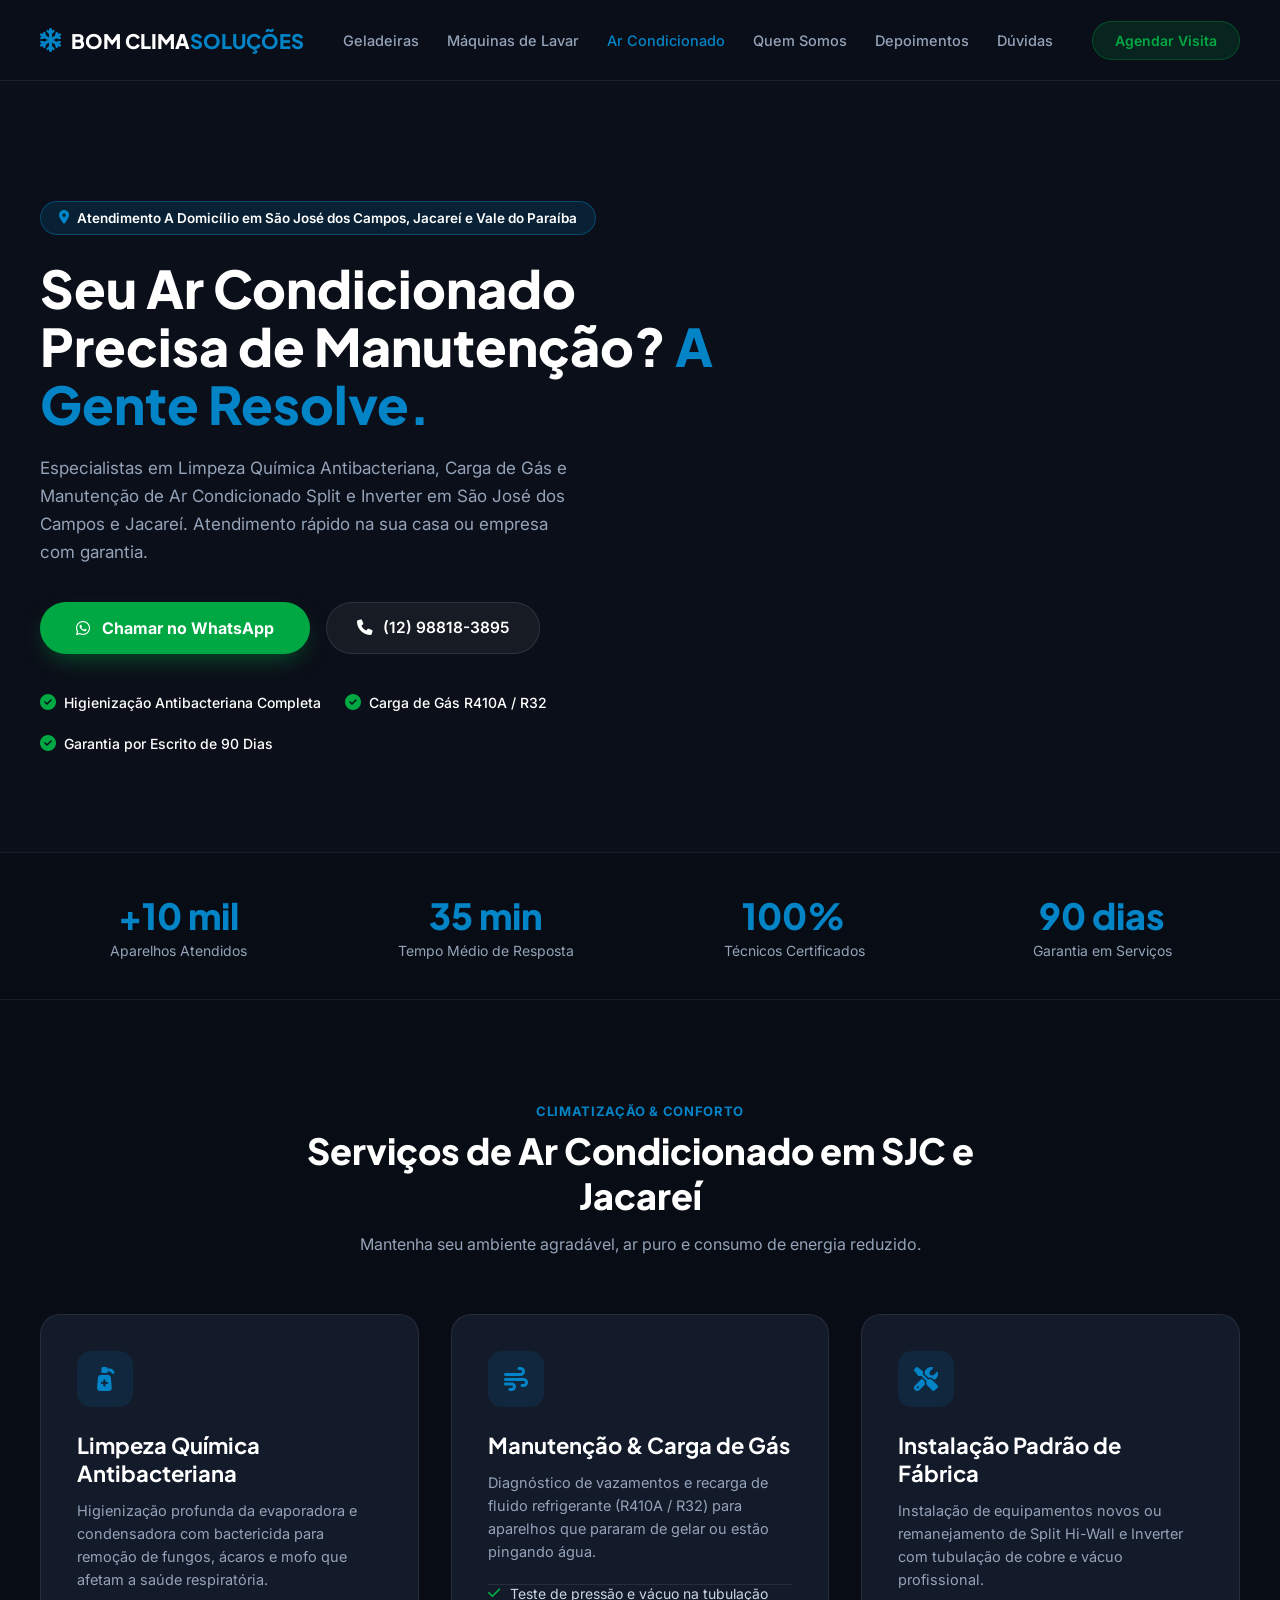
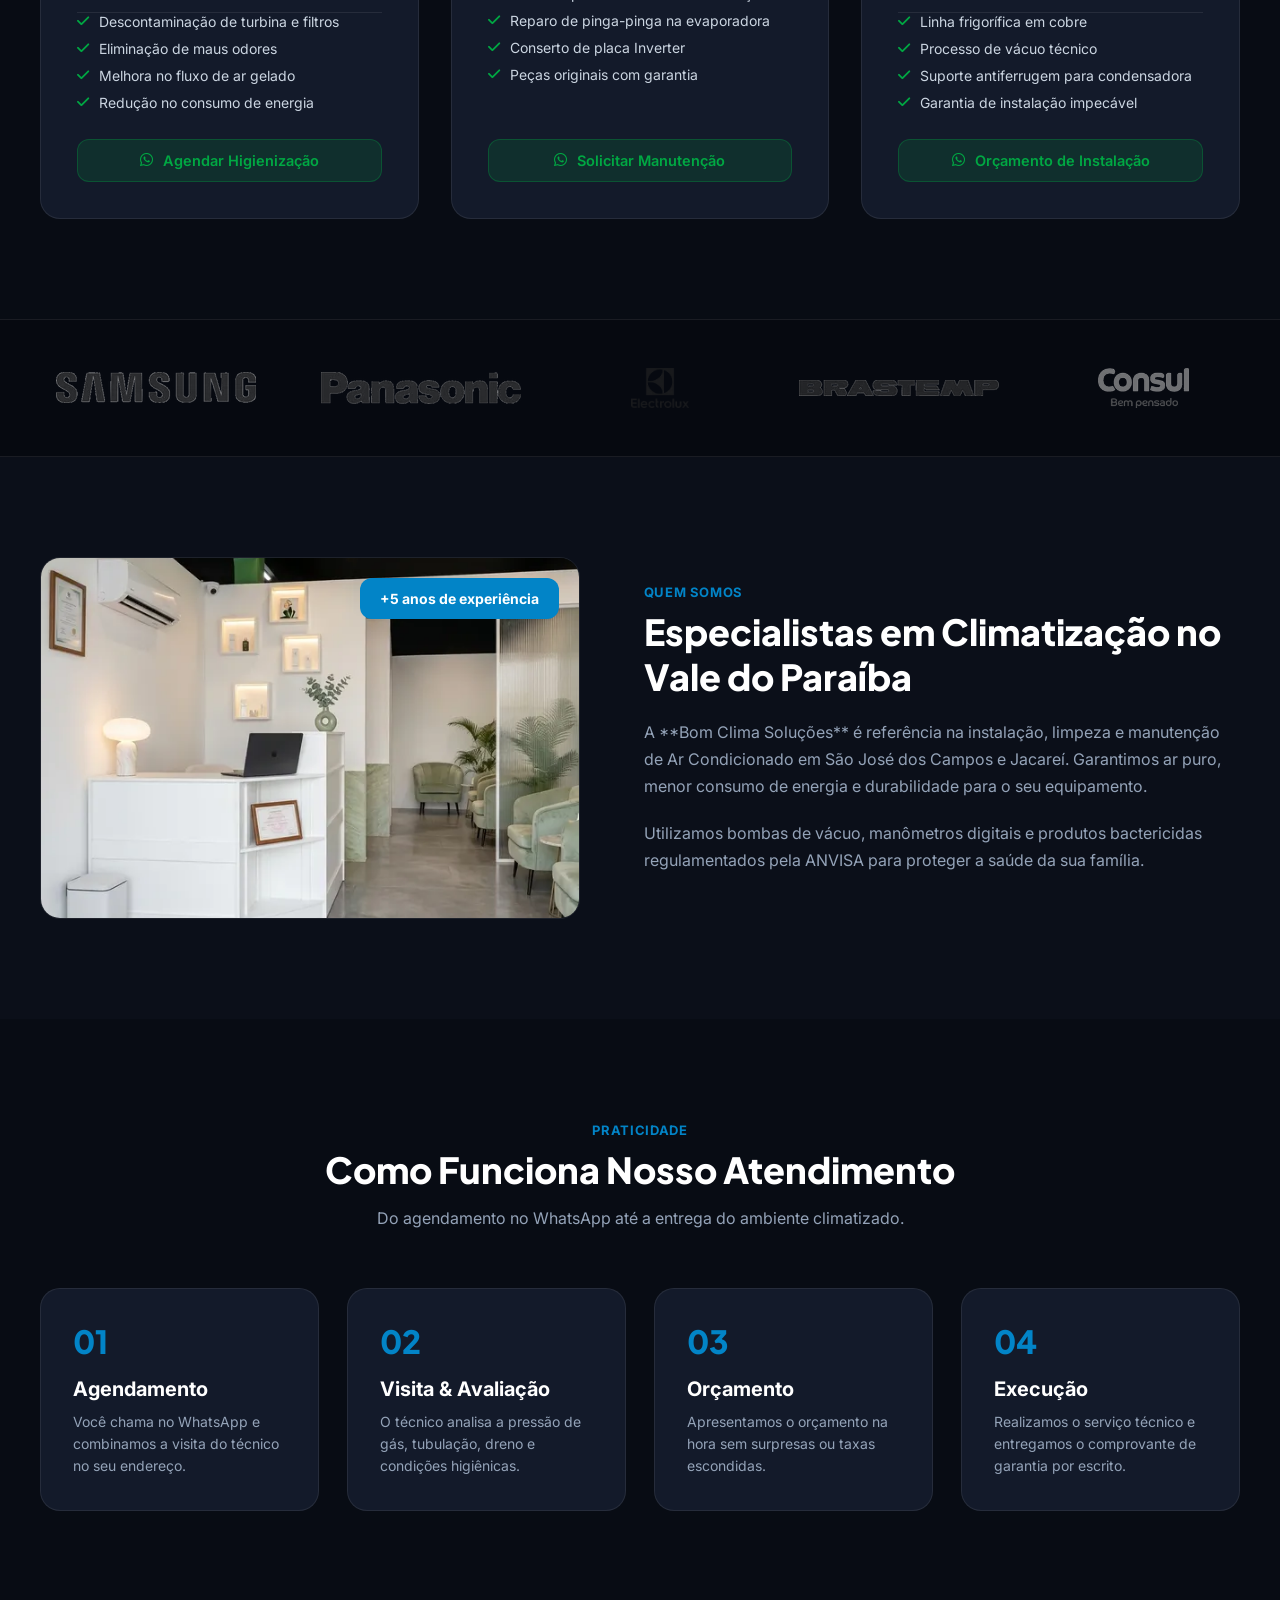
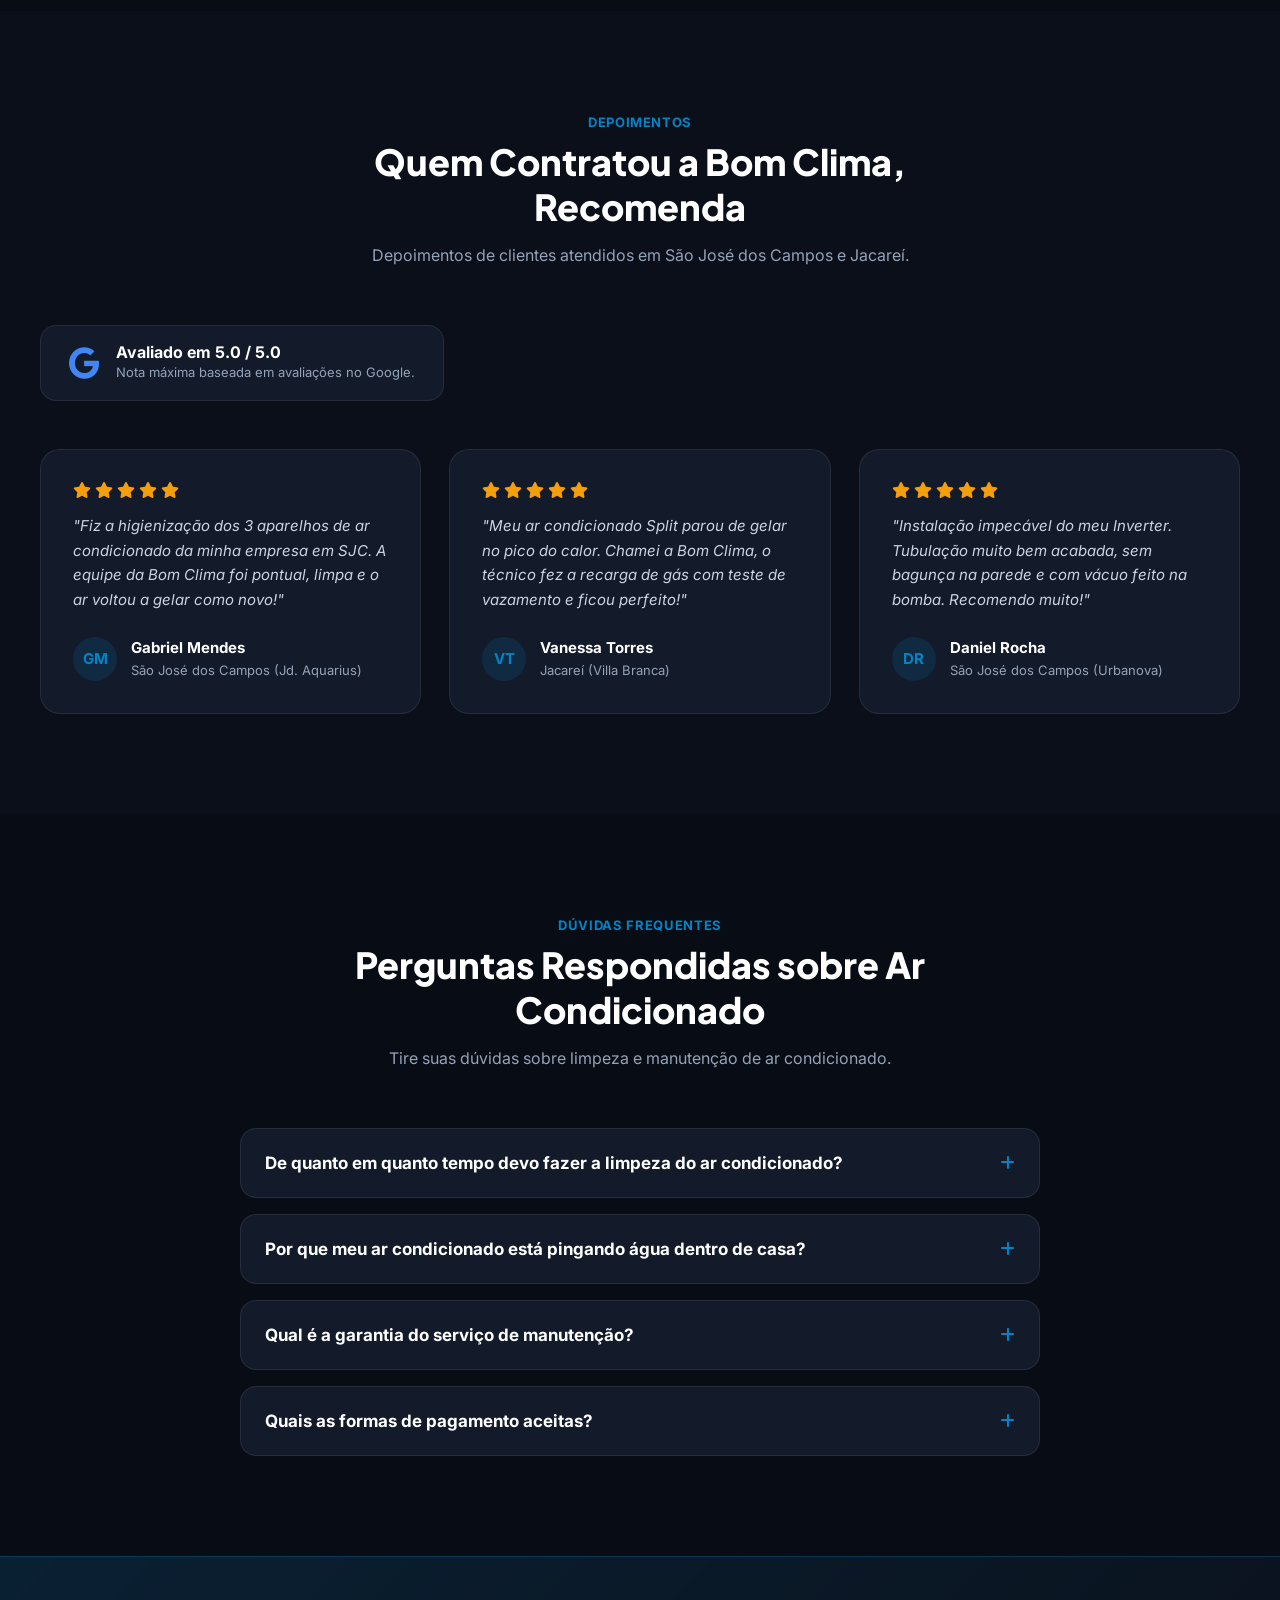
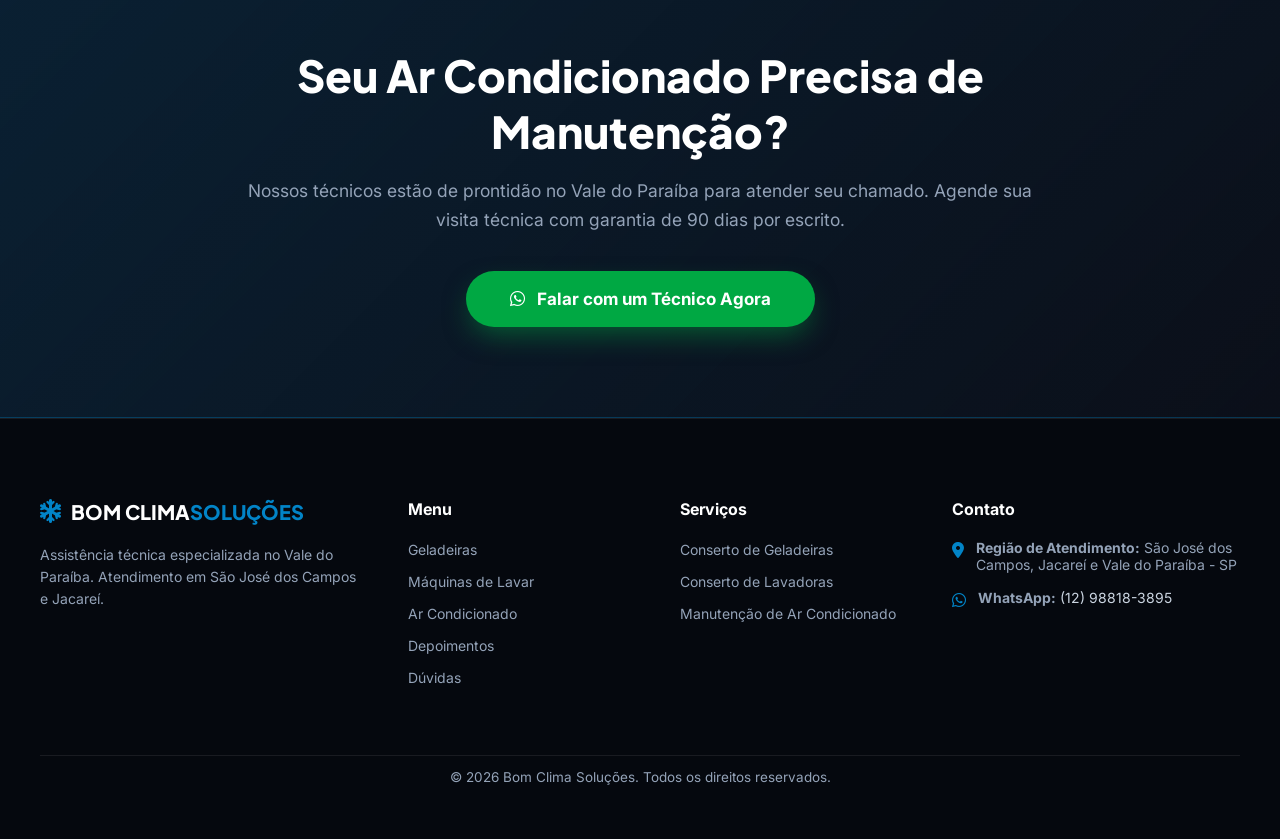
==== ar-condicionado.html @ 3f46b4e0 "feat: reescreve site com HTML5/CSS3 ultra-leve e cria rotas dedicadas para Geladeiras, Lavadoras e A" ====
<!DOCTYPE html>
<html lang="pt-BR">
<head>
    <meta charset="UTF-8">
    <meta name="viewport" content="width=device-width, initial-scale=1.0">
    <title>Manutenção e Limpeza de Ar Condicionado em São José dos Campos e Jacareí | Bom Clima Soluções</title>
    <meta name="description" content="Manutenção, Limpeza Química Antibacteriana, Carga de Gás e Instalação de Ar Condicionado Split e Inverter em São José dos Campos e Jacareí. Atendimento rápido a domicílio com garantia por escrito." />
    <!-- Favicons -->
    <link rel="shortcut icon" href="favicon.ico" type="image/x-icon">
    
    <!-- Google Fonts (Non-blocking) -->
    <link rel="preconnect" href="https://fonts.googleapis.com">
    <link rel="preconnect" href="https://fonts.gstatic.com" crossorigin>
    <link href="https://fonts.googleapis.com/css2?family=Inter:wght@300;400;500;600&family=Plus+Jakarta+Sans:wght@500;600;700;800&display=swap" rel="stylesheet" media="print" onload="this.media='all'">
    <noscript><link href="https://fonts.googleapis.com/css2?family=Inter:wght@300;400;500;600&family=Plus+Jakarta+Sans:wght@500;600;700;800&display=swap" rel="stylesheet"></noscript>
    
    <!-- FontAwesome Icons -->
    <link rel="stylesheet" href="https://cdnjs.cloudflare.com/ajax/libs/font-awesome/6.4.0/css/all.min.css" media="print" onload="this.media='all'">
    <noscript><link rel="stylesheet" href="https://cdnjs.cloudflare.com/ajax/libs/font-awesome/6.4.0/css/all.min.css"></noscript>
    
    <!-- CSS Customizado -->
    <style>
        :root {
            --bg-main: #0b0f19;
            --bg-card: #131a2a;
            --bg-card-hover: #1c263c;
            --border-color: rgba(255, 255, 255, 0.08);
            --border-hover: rgba(2, 132, 199, 0.4);
            
            --text-main: #ffffff;
            --text-muted: #94a3b8;
            
            --primary: #0284C7;
            --primary-hover: #0369a1;
            --wa-green: #00A843;
            --wa-green-hover: #008f39;
            --accent: #f59e0b;
            
            --font-title: 'Plus Jakarta Sans', sans-serif;
            --font-body: 'Inter', sans-serif;
            
            --transition-smooth: all 0.35s cubic-bezier(0.4, 0, 0.2, 1);
        }

        html { scroll-behavior: smooth; }

        body {
            background-color: var(--bg-main);
            color: var(--text-main);
            font-family: var(--font-body);
            margin: 0;
            padding: 0;
            overflow-x: hidden;
            -webkit-font-smoothing: antialiased;
        }

        .container { max-width: 1200px; margin: 0 auto; padding: 0 24px; }

        header {
            position: sticky; top: 0; z-index: 100;
            background: rgba(11, 15, 25, 0.90);
            backdrop-filter: blur(16px);
            border-bottom: 1px solid var(--border-color);
        }

        .nav-wrapper { display: flex; align-items: center; justify-content: space-between; height: 80px; }

        .logo { display: flex; align-items: center; gap: 10px; text-decoration: none; color: var(--text-main); }
        .logo i { font-size: 24px; color: var(--primary); }
        .logo span { font-family: var(--font-title); font-weight: 800; font-size: 20px; text-transform: uppercase; }
        .logo span span { color: var(--primary); }

        nav { display: flex; gap: 28px; }
        nav a { color: var(--text-muted); text-decoration: none; font-size: 14.5px; font-weight: 500; transition: var(--transition-smooth); }
        nav a:hover { color: var(--primary); }

        .nav-btn {
            background: rgba(0, 168, 67, 0.15); color: var(--wa-green); border: 1px solid rgba(0, 168, 67, 0.3);
            padding: 10px 22px; border-radius: 50px; font-weight: 600; font-size: 14px; text-decoration: none;
            transition: var(--transition-smooth);
        }
        .nav-btn:hover { background: var(--wa-green); color: #ffffff; }

        .mobile-menu-toggle {
            display: none;
            background: transparent;
            border: none;
            color: var(--text-main);
            font-size: 24px;
            cursor: pointer;
            padding: 8px;
        }

        /* HERO SECTION */
        .hero-section {
            position: relative; padding: 120px 0 100px;
            background-color: #0b0f19;
            background-image: linear-gradient(to right, #0b0f19 0%, rgba(11, 15, 25, 0.94) 40%, rgba(11, 15, 25, 0.65) 65%, rgba(11, 15, 25, 0.15) 100%), url('uploads/imagens/hero-bebedouro.webp');
            background-size: cover;
            background-position: center right;
            background-repeat: no-repeat;
        }
        .hero-grid { display: block; max-width: 720px; }

        .hero-badge {
            display: inline-flex; align-items: center; gap: 8px;
            background: rgba(2, 132, 199, 0.16); border: 1px solid rgba(2, 132, 199, 0.4);
            color: #ffffff; padding: 8px 18px; border-radius: 50px; font-size: 13.5px; font-weight: 600; margin-bottom: 24px;
            backdrop-filter: blur(8px);
        }
        .hero-badge i { color: var(--primary); }

        .hero-section h1 {
            font-family: var(--font-title); font-weight: 800; font-size: clamp(34px, 4.5vw, 52px);
            line-height: 1.12; margin: 0 0 20px; color: #ffffff;
        }
        .hero-section h1 span { color: var(--primary); }

        .hero-section p { font-size: 17px; line-height: 1.65; color: var(--text-muted); margin: 0 0 36px; max-width: 540px; }

        .hero-ctas { display: flex; gap: 16px; flex-wrap: wrap; margin-bottom: 40px; }

        .btn-primary-wa {
            display: inline-flex; align-items: center; gap: 12px;
            background: var(--wa-green); color: #ffffff; font-size: 16px; font-weight: 700;
            padding: 16px 36px; border-radius: 50px; text-decoration: none;
            box-shadow: 0 10px 25px -8px rgba(0, 168, 67, 0.5); transition: var(--transition-smooth);
        }
        .btn-primary-wa:hover { background: var(--wa-green-hover); transform: translateY(-2px); }

        .btn-secondary-phone {
            display: inline-flex; align-items: center; gap: 10px;
            background: rgba(255, 255, 255, 0.05); border: 1px solid rgba(255, 255, 255, 0.1);
            color: var(--text-main); font-size: 15.5px; font-weight: 600; padding: 15px 30px; border-radius: 50px; text-decoration: none;
        }

        .hero-bullets { display: flex; gap: 24px; flex-wrap: wrap; }
        .bullet-item { display: flex; align-items: center; gap: 8px; font-size: 14px; color: var(--text-main); font-weight: 500; }
        .bullet-item i { color: var(--wa-green); font-size: 16px; }

        /* METRICS BAR */
        .metrics-bar { background: #080c14; border-top: 1px solid var(--border-color); border-bottom: 1px solid var(--border-color); padding: 40px 0; }
        .metrics-grid { display: grid; grid-template-columns: repeat(auto-fit, minmax(200px, 1fr)); gap: 32px; text-align: center; }
        .metric-item h3 { font-family: var(--font-title); font-size: 36px; font-weight: 800; color: var(--primary); margin: 0 0 4px; }
        .metric-item p { color: var(--text-muted); font-size: 14px; margin: 0; }

        /* SERVIÇOS SECTION */
        .services-section { padding: 100px 0; background: #080c14; }
        .section-header { text-align: center; max-width: 680px; margin: 0 auto 60px; }
        .section-tag { color: var(--primary); font-weight: 700; font-size: 13px; text-transform: uppercase; letter-spacing: 0.05em; }
        .section-header h2 { font-family: var(--font-title); font-size: 36px; font-weight: 800; color: #ffffff; margin: 8px 0 16px; }
        .section-header p { color: var(--text-muted); font-size: 16px; }

        .services-grid { display: grid; grid-template-columns: repeat(auto-fit, minmax(320px, 1fr)); gap: 32px; }
        .service-card {
            background: var(--bg-card); border: 1px solid var(--border-color); border-radius: 20px; padding: 36px;
            display: flex; flex-direction: column; justify-content: space-between;
            transition: var(--transition-smooth);
        }
        .service-card:hover { border-color: var(--border-hover); transform: translateY(-4px); }
        .service-icon { width: 56px; height: 56px; background: rgba(2, 132, 199, 0.12); color: var(--primary); border-radius: 14px; display: flex; align-items: center; justify-content: center; font-size: 24px; margin-bottom: 24px; }
        .service-card h3 { font-family: var(--font-title); font-size: 22px; font-weight: 700; color: #ffffff; margin: 0 0 12px; }
        .service-card p { color: var(--text-muted); font-size: 14.5px; line-height: 1.6; margin: 0 0 20px; }
        .service-features { list-style: none; padding: 0; margin: 0 0 28px; border-top: 1px solid var(--border-color); pt: 20px; }
        .service-features li { display: flex; align-items: center; gap: 10px; color: #cbd5e1; font-size: 14px; margin-bottom: 10px; }
        .service-features li i { color: var(--wa-green); }

        .btn-card-wa {
            display: inline-flex; align-items: center; justify-content: center; gap: 10px;
            background: rgba(0, 168, 67, 0.15); color: var(--wa-green); border: 1px solid rgba(0, 168, 67, 0.3);
            padding: 12px 24px; border-radius: 12px; font-weight: 600; font-size: 14.5px; text-decoration: none; transition: var(--transition-smooth);
        }
        .btn-card-wa:hover { background: var(--wa-green); color: #ffffff; }

        /* BRANDS SECTION */
        .brands-section { padding: 48px 0; background: #060910; border-top: 1px solid var(--border-color); border-bottom: 1px solid var(--border-color); }
        .brands-wrapper { display: flex; align-items: center; justify-content: space-around; flex-wrap: wrap; gap: 32px; filter: grayscale(100%) opacity(0.6); transition: var(--transition-smooth); }
        .brands-wrapper:hover { filter: grayscale(0%) opacity(1); }
        .brand-logo { max-height: 40px; object-fit: contain; }

        /* SOBRE SECTION */
        .about-section { padding: 100px 0; background: #0b0f19; }
        .about-grid { display: grid; grid-template-columns: 0.95fr 1.05fr; gap: 64px; align-items: center; }
        .about-image-container { position: relative; border-radius: 20px; overflow: hidden; border: 1px solid var(--border-color); }
        .about-image-container img { width: 100%; display: block; object-fit: cover; aspect-ratio: 4/3; }
        .about-badge { position: absolute; top: 20px; right: 20px; background: var(--primary); color: #ffffff; padding: 12px 20px; border-radius: 12px; font-weight: 700; font-size: 14px; }
        .about-content h2 { font-family: var(--font-title); font-size: 36px; font-weight: 800; color: #ffffff; margin: 8px 0 20px; }
        .about-content p { color: var(--text-muted); font-size: 16px; line-height: 1.7; margin-bottom: 20px; }

        /* PROCESSO SECTION */
        .process-section { padding: 100px 0; background: #080c14; }
        .process-grid { display: grid; grid-template-columns: repeat(auto-fit, minmax(240px, 1fr)); gap: 28px; }
        .process-card { background: var(--bg-card); border: 1px solid var(--border-color); border-radius: 20px; padding: 32px; position: relative; }
        .process-step { font-family: var(--font-title); font-size: 32px; font-weight: 800; color: var(--primary); margin-bottom: 16px; }
        .process-card h3 { font-size: 20px; font-weight: 700; color: #ffffff; margin: 0 0 10px; }
        .process-card p { color: var(--text-muted); font-size: 14px; line-height: 1.6; margin: 0; }

        /* DEPOIMENTOS SECTION */
        .testimonials-section { padding: 100px 0; background: #0b0f19; }
        .google-badge { display: inline-flex; align-items: center; gap: 16px; background: var(--bg-card); border: 1px solid var(--border-color); padding: 16px 28px; border-radius: 16px; margin-bottom: 48px; }
        .google-badge i { font-size: 32px; color: #4285F4; }
        .google-badge-text h4 { font-size: 16px; font-weight: 700; color: #ffffff; margin: 0 0 2px; }
        .google-badge-text p { font-size: 13px; color: var(--text-muted); margin: 0 0 4px; }
        .google-badge-text a { color: var(--primary); font-size: 13px; font-weight: 600; text-decoration: none; }

        .testimonials-grid { display: grid; grid-template-columns: repeat(auto-fit, minmax(320px, 1fr)); gap: 28px; }
        .testimonial-card { background: var(--bg-card); border: 1px solid var(--border-color); border-radius: 20px; padding: 32px; display: flex; flex-direction: column; justify-content: space-between; }
        .stars-container { color: var(--accent); margin-bottom: 16px; display: flex; gap: 4px; }
        .testimonial-card p { color: #cbd5e1; font-size: 15px; line-height: 1.65; margin: 0 0 24px; font-style: italic; }
        .testimonial-user { display: flex; align-items: center; gap: 14px; }
        .user-avatar { width: 44px; height: 44px; background: rgba(2, 132, 199, 0.15); color: var(--primary); border-radius: 50%; display: flex; align-items: center; justify-content: center; font-weight: 700; font-size: 15px; }
        .user-info h4 { color: #ffffff; font-size: 15px; font-weight: 700; margin: 0 0 2px; }
        .user-info span { color: var(--text-muted); font-size: 13px; }

        /* FAQ SECTION */
        .faq-section { padding: 100px 0; background: #080c14; }
        .faq-grid { max-width: 800px; margin: 0 auto; display: flex; flex-direction: column; gap: 16px; }
        .faq-item { background: var(--bg-card); border: 1px solid var(--border-color); border-radius: 16px; overflow: hidden; }
        .faq-question { padding: 24px; display: flex; align-items: center; justify-content: space-between; cursor: pointer; user-select: none; }
        .faq-question h3 { font-size: 17px; font-weight: 700; color: #ffffff; margin: 0; }
        .faq-question i { color: var(--primary); transition: transform 0.3s; }
        .faq-answer { max-height: 0; overflow: hidden; transition: max-height 0.35s ease; padding: 0 24px; }
        .faq-answer p { margin: 0; padding-bottom: 24px; color: var(--text-muted); font-size: 15px; line-height: 1.6; }

        /* CTA URGENTE */
        .cta-urgente {
            padding: 90px 0;
            background: linear-gradient(135deg, rgba(2, 132, 199, 0.15) 0%, #0b0f19 100%);
            border-top: 1px solid rgba(2, 132, 199, 0.3); border-bottom: 1px solid rgba(2, 132, 199, 0.3);
            color: #ffffff; text-align: center;
        }
        .cta-urgente-wrapper { max-width: 800px; margin: 0 auto; }
        .cta-urgente h2 { font-family: var(--font-title); font-size: clamp(30px, 4vw, 44px); font-weight: 800; margin: 0 0 18px; color: #ffffff; }
        .cta-urgente p { font-size: 17.5px; line-height: 1.65; margin: 0 0 36px; color: var(--text-muted); }
        .btn-cta-urgente-wa {
            display: inline-flex; align-items: center; justify-content: center; gap: 12px;
            background: var(--wa-green); color: #ffffff !important; font-size: 17px; font-weight: 700;
            padding: 18px 44px; border-radius: 50px; text-decoration: none !important;
            box-shadow: 0 12px 28px -6px rgba(0, 168, 67, 0.5); transition: var(--transition-smooth);
        }
        .btn-cta-urgente-wa:hover { background: var(--wa-green-hover); transform: translateY(-2px); }

        /* FOOTER */
        footer { background: #05080e; border-top: 1px solid var(--border-color); padding: 80px 0 40px; color: var(--text-muted); }
        .footer-grid { display: grid; grid-template-columns: 1fr 0.7fr 0.7fr 0.9fr; gap: 48px; margin-bottom: 56px; }
        .footer-about p { font-size: 14px; line-height: 1.6; margin: 20px 0 0; }
        .footer-links h3, .footer-contact h3 { color: #ffffff; font-size: 16px; font-weight: 700; margin: 0 0 20px; }
        .footer-links ul, .footer-contact ul { list-style: none; padding: 0; margin: 0; }
        .footer-links li { margin-bottom: 12px; }
        .footer-links a { color: var(--text-muted); text-decoration: none; font-size: 14px; transition: var(--transition-smooth); }
        .footer-links a:hover { color: var(--primary); }
        .footer-contact li { display: flex; gap: 12px; font-size: 14px; margin-bottom: 16px; }
        .footer-contact i { color: var(--primary); font-size: 16px; margin-top: 3px; }
        .footer-contact a { color: #cbd5e1 !important; text-decoration: none !important; transition: var(--transition-smooth); }
        .footer-contact a:hover { color: var(--primary) !important; }
        .footer-bottom { border-top: 1px solid var(--border-color); pt: 30px; text-align: center; font-size: 13.5px; }

        @media (max-width: 768px) {
            .mobile-menu-toggle { display: block; }
            nav {
                position: absolute; top: 80px; left: 0; width: 100%;
                background: rgba(9, 13, 22, 0.98); backdrop-filter: blur(20px);
                border-bottom: 1px solid var(--border-color); flex-direction: column;
                padding: 24px; gap: 20px; box-sizing: border-box; display: none !important; z-index: 99;
            }
            nav.active { display: flex !important; }
            .nav-wrapper { flex-direction: row !important; height: 80px; align-items: center; justify-content: space-between; position: relative; }
            .nav-wrapper > .nav-btn { display: none !important; }
            nav .nav-btn-mobile {
                display: block !important; background: var(--wa-green); color: #ffffff !important;
                text-align: center; padding: 12px; border-radius: 50px; font-weight: 600; text-decoration: none; margin-top: 10px;
            }
            .testimonials-grid, .process-grid {
                display: flex !important; overflow-x: auto !important; scroll-snap-type: x mandatory !important;
                gap: 16px !important; padding-bottom: 20px !important; margin-left: -24px !important; margin-right: -24px !important;
                padding-left: 24px !important; padding-right: 24px !important; -webkit-overflow-scrolling: touch;
            }
            .testimonial-card { flex: 0 0 85% !important; scroll-snap-align: center !important; }
            .process-card { flex: 0 0 78% !important; scroll-snap-align: center !important; }
            .footer-grid { grid-template-columns: 1fr; gap: 32px; }
        }
    </style>

    <!-- Google Tag Manager -->
    <script>
      window.addEventListener('load', function() {
        (function(w,d,s,l,i){w[l]=w[l]||[];w[l].push({'gtm.start':
        new Date().getTime(),event:'gtm.js'});var f=d.getElementsByTagName(s)[0],
        j=d.createElement(s),dl=l!='dataLayer'?'&l='+l:'';j.async=true;j.src=
        'https://www.googletagmanager.com/gtm.js?id='+i+dl;f.parentNode.insertBefore(j,f);
        })(window,document,'script','dataLayer','GTM-5PC6HF7W');
      });
    </script>
    <!-- End Google Tag Manager -->
</head>
<body>
    <!-- Google Tag Manager (noscript) -->
    <noscript><iframe src="https://www.googletagmanager.com/ns.html?id=GTM-5PC6HF7W"
    height="0" width="0" style="display:none;visibility:hidden"></iframe></noscript>
    <!-- End Google Tag Manager (noscript) -->

    <!-- CABEÇALHO -->
    <header>
        <div class="container">
            <div class="nav-wrapper">
                <a href="index.html" class="logo">
                    <i class="fa-solid fa-snowflake"></i>
                    <span>Bom Clima<span>Soluções</span></span>
                </a>
                <nav>
                    <a href="index.html">Geladeiras</a>
                    <a href="lavadoras.html">Máquinas de Lavar</a>
                    <a href="ar-condicionado.html" style="color: var(--primary);">Ar Condicionado</a>
                    <a href="#sobre">Quem Somos</a>
                    <a href="#depoimentos">Depoimentos</a>
                    <a href="#faq">Dúvidas</a>
                    <a href="https://api.whatsapp.com/send?phone=5512988183895&text=Ol%C3%A1%21%20Vim%20pelo%20site%2C%20gostaria%20de%20um%20atendimento." target="_blank" class="nav-btn-mobile" style="display: none;">Agendar Visita</a>
                </nav>
                <button class="mobile-menu-toggle" aria-label="Abrir Menu">
                    <i class="fa-solid fa-bars"></i>
                </button>
                <a href="https://api.whatsapp.com/send?phone=5512988183895&text=Ol%C3%A1%21%20Vim%20pelo%20site%2C%20gostaria%20de%20um%20atendimento." target="_blank" class="nav-btn">
                    Agendar Visita
                </a>
            </div>
        </div>
    </header>

    <!-- HERO SECTION -->
    <section class="hero-section">
        <div class="container">
            <div class="hero-grid">
                <div class="hero-content">
                    <div class="hero-badge">
                        <i class="fa-solid fa-location-dot"></i> Atendimento A Domicílio em São José dos Campos, Jacareí e Vale do Paraíba
                    </div>
                    <h1>Seu Ar Condicionado Precisa de Manutenção? <span>A Gente Resolve.</span></h1>
                    <p>Especialistas em Limpeza Química Antibacteriana, Carga de Gás e Manutenção de Ar Condicionado Split e Inverter em São José dos Campos e Jacareí. Atendimento rápido na sua casa ou empresa com garantia.</p>
                    
                    <div class="hero-ctas">
                        <a href="https://api.whatsapp.com/send?phone=5512988183895&text=Ol%C3%A1%21%20Vim%20pelo%20site%2C%20gostaria%20de%20um%20atendimento." target="_blank" class="btn-primary-wa">
                            <i class="fa-brands fa-whatsapp"></i> Chamar no WhatsApp
                        </a>
                        <a href="tel:+5512988183895" class="btn-secondary-phone">
                            <i class="fa-solid fa-phone"></i> (12) 98818-3895
                        </a>
                    </div>
                    
                    <div class="hero-bullets">
                        <div class="bullet-item">
                            <i class="fa-solid fa-circle-check"></i> Higienização Antibacteriana Completa
                        </div>
                        <div class="bullet-item">
                            <i class="fa-solid fa-circle-check"></i> Carga de Gás R410A / R32
                        </div>
                        <div class="bullet-item">
                            <i class="fa-solid fa-circle-check"></i> Garantia por Escrito de 90 Dias
                        </div>
                    </div>
                </div>
            </div>
        </div>
    </section>

    <!-- METRICS BAR -->
    <section class="metrics-bar">
        <div class="container">
            <div class="metrics-grid">
                <div class="metric-item">
                    <h3>+10 mil</h3>
                    <p>Aparelhos Atendidos</p>
                </div>
                <div class="metric-item">
                    <h3>35 min</h3>
                    <p>Tempo Médio de Resposta</p>
                </div>
                <div class="metric-item">
                    <h3>100%</h3>
                    <p>Técnicos Certificados</p>
                </div>
                <div class="metric-item">
                    <h3>90 dias</h3>
                    <p>Garantia em Serviços</p>
                </div>
            </div>
        </div>
    </section>

    <!-- SERVIÇOS SECTION -->
    <section class="services-section" id="servicos">
        <div class="container">
            <div class="section-header">
                <span class="section-tag">Climatização & Conforto</span>
                <h2>Serviços de Ar Condicionado em SJC e Jacareí</h2>
                <p>Mantenha seu ambiente agradável, ar puro e consumo de energia reduzido.</p>
            </div>
            
            <div class="services-grid">
                <div class="service-card">
                    <div>
                        <div class="service-icon"><i class="fa-solid fa-pump-medical"></i></div>
                        <h3>Limpeza Química Antibacteriana</h3>
                        <p>Higienização profunda da evaporadora e condensadora com bactericida para remoção de fungos, ácaros e mofo que afetam a saúde respiratória.</p>
                        <ul class="service-features">
                            <li><i class="fa-solid fa-check"></i> Descontaminação de turbina e filtros</li>
                            <li><i class="fa-solid fa-check"></i> Eliminação de maus odores</li>
                            <li><i class="fa-solid fa-check"></i> Melhora no fluxo de ar gelado</li>
                            <li><i class="fa-solid fa-check"></i> Redução no consumo de energia</li>
                        </ul>
                    </div>
                    <a href="https://api.whatsapp.com/send?phone=5512988183895&text=Ol%C3%A1%21%20Vim%20pelo%20site%2C%20gostaria%20de%20um%20atendimento." target="_blank" class="btn-card-wa">
                        <i class="fa-brands fa-whatsapp"></i> Agendar Higienização
                    </a>
                </div>

                <div class="service-card">
                    <div>
                        <div class="service-icon"><i class="fa-solid fa-wind"></i></div>
                        <h3>Manutenção & Carga de Gás</h3>
                        <p>Diagnóstico de vazamentos e recarga de fluido refrigerante (R410A / R32) para aparelhos que pararam de gelar ou estão pingando água.</p>
                        <ul class="service-features">
                            <li><i class="fa-solid fa-check"></i> Teste de pressão e vácuo na tubulação</li>
                            <li><i class="fa-solid fa-check"></i> Reparo de pinga-pinga na evaporadora</li>
                            <li><i class="fa-solid fa-check"></i> Conserto de placa Inverter</li>
                            <li><i class="fa-solid fa-check"></i> Peças originais com garantia</li>
                        </ul>
                    </div>
                    <a href="https://api.whatsapp.com/send?phone=5512988183895&text=Ol%C3%A1%21%20Vim%20pelo%20site%2C%20gostaria%20de%20um%20atendimento." target="_blank" class="btn-card-wa">
                        <i class="fa-brands fa-whatsapp"></i> Solicitar Manutenção
                    </a>
                </div>

                <div class="service-card">
                    <div>
                        <div class="service-icon"><i class="fa-solid fa-screwdriver-wrench"></i></div>
                        <h3>Instalação Padrão de Fábrica</h3>
                        <p>Instalação de equipamentos novos ou remanejamento de Split Hi-Wall e Inverter com tubulação de cobre e vácuo profissional.</p>
                        <ul class="service-features">
                            <li><i class="fa-solid fa-check"></i> Linha frigorífica em cobre</li>
                            <li><i class="fa-solid fa-check"></i> Processo de vácuo técnico</li>
                            <li><i class="fa-solid fa-check"></i> Suporte antiferrugem para condensadora</li>
                            <li><i class="fa-solid fa-check"></i> Garantia de instalação impecável</li>
                        </ul>
                    </div>
                    <a href="https://api.whatsapp.com/send?phone=5512988183895&text=Ol%C3%A1%21%20Vim%20pelo%20site%2C%20gostaria%20de%20um%20atendimento." target="_blank" class="btn-card-wa">
                        <i class="fa-brands fa-whatsapp"></i> Orçamento de Instalação
                    </a>
                </div>
            </div>
        </div>
    </section>

    <!-- BRANDS SECTION -->
    <section class="brands-section">
        <div class="container">
            <div class="brands-wrapper">
                <img loading="lazy" src="uploads/imagens/samsung-logo.webp" alt="Samsung" class="brand-logo">
                <img loading="lazy" src="uploads/imagens/panasonic.webp" alt="Panasonic" class="brand-logo">
                <img loading="lazy" src="uploads/imagens/Electrolux-Emblema.webp" width="150" height="100" alt="Electrolux" class="brand-logo">
                <img loading="lazy" src="uploads/imagens/Brastemp.webp" alt="Brastemp" class="brand-logo">
                <img loading="lazy" src="uploads/imagens/consul-bem-pensado-vector-logo.webp" width="160" height="70" alt="Consul" class="brand-logo">
            </div>
        </div>
    </section>

    <!-- SOBRE SECTION -->
    <section class="about-section" id="sobre">
        <div class="container">
            <div class="about-grid">
                <div class="about-image-wrapper">
                    <div class="about-image-container">
                        <img loading="lazy" src="uploads/imagens/conserto_express_interno.webp" width="360" height="360" alt="Bom Clima Soluções">
                        <div class="about-badge">
                            <span>+5</span> anos de experiência
                        </div>
                    </div>
                </div>
                
                <div class="about-content">
                    <span class="section-tag">Quem somos</span>
                    <h2>Especialistas em Climatização no Vale do Paraíba</h2>
                    <p>A **Bom Clima Soluções** é referência na instalação, limpeza e manutenção de Ar Condicionado em São José dos Campos e Jacareí. Garantimos ar puro, menor consumo de energia e durabilidade para o seu equipamento.</p>
                    <p>Utilizamos bombas de vácuo, manômetros digitais e produtos bactericidas regulamentados pela ANVISA para proteger a saúde da sua família.</p>
                </div>
            </div>
        </div>
    </section>

    <!-- PROCESSO SECTION -->
    <section class="process-section" id="processo">
        <div class="container">
            <div class="section-header">
                <span class="section-tag">Praticidade</span>
                <h2>Como Funciona Nosso Atendimento</h2>
                <p>Do agendamento no WhatsApp até a entrega do ambiente climatizado.</p>
            </div>
            
            <div class="process-grid">
                <div class="process-card">
                    <div class="process-step">01</div>
                    <h3>Agendamento</h3>
                    <p>Você chama no WhatsApp e combinamos a visita do técnico no seu endereço.</p>
                </div>
                <div class="process-card">
                    <div class="process-step">02</div>
                    <h3>Visita & Avaliação</h3>
                    <p>O técnico analisa a pressão de gás, tubulação, dreno e condições higiênicas.</p>
                </div>
                <div class="process-card">
                    <div class="process-step">03</div>
                    <h3>Orçamento</h3>
                    <p>Apresentamos o orçamento na hora sem surpresas ou taxas escondidas.</p>
                </div>
                <div class="process-card">
                    <div class="process-step">04</div>
                    <h3>Execução</h3>
                    <p>Realizamos o serviço técnico e entregamos o comprovante de garantia por escrito.</p>
                </div>
            </div>
        </div>
    </section>

    <!-- DEPOIMENTOS SECTION -->
    <section class="testimonials-section" id="depoimentos">
        <div class="container">
            <div class="section-header">
                <span class="section-tag">Depoimentos</span>
                <h2>Quem Contratou a Bom Clima, Recomenda</h2>
                <p>Depoimentos de clientes atendidos em São José dos Campos e Jacareí.</p>
            </div>
            
            <div class="google-badge">
                <i class="fa-brands fa-google"></i>
                <div class="google-badge-text">
                    <h4>Avaliado em 5.0 / 5.0</h4>
                    <p>Nota máxima baseada em avaliações no Google.</p>
                </div>
            </div>
            
            <div class="testimonials-grid">
                <div class="testimonial-card">
                    <div>
                        <div class="stars-container">
                            <i class="fa-solid fa-star"></i>
                            <i class="fa-solid fa-star"></i>
                            <i class="fa-solid fa-star"></i>
                            <i class="fa-solid fa-star"></i>
                            <i class="fa-solid fa-star"></i>
                        </div>
                        <p>"Fiz a higienização dos 3 aparelhos de ar condicionado da minha empresa em SJC. A equipe da Bom Clima foi pontual, limpa e o ar voltou a gelar como novo!"</p>
                    </div>
                    <div class="testimonial-user">
                        <div class="user-avatar">GM</div>
                        <div class="user-info">
                            <h4>Gabriel Mendes</h4>
                            <span>São José dos Campos (Jd. Aquarius)</span>
                        </div>
                    </div>
                </div>

                <div class="testimonial-card">
                    <div>
                        <div class="stars-container">
                            <i class="fa-solid fa-star"></i>
                            <i class="fa-solid fa-star"></i>
                            <i class="fa-solid fa-star"></i>
                            <i class="fa-solid fa-star"></i>
                            <i class="fa-solid fa-star"></i>
                        </div>
                        <p>"Meu ar condicionado Split parou de gelar no pico do calor. Chamei a Bom Clima, o técnico fez a recarga de gás com teste de vazamento e ficou perfeito!"</p>
                    </div>
                    <div class="testimonial-user">
                        <div class="user-avatar">VT</div>
                        <div class="user-info">
                            <h4>Vanessa Torres</h4>
                            <span>Jacareí (Villa Branca)</span>
                        </div>
                    </div>
                </div>

                <div class="testimonial-card">
                    <div>
                        <div class="stars-container">
                            <i class="fa-solid fa-star"></i>
                            <i class="fa-solid fa-star"></i>
                            <i class="fa-solid fa-star"></i>
                            <i class="fa-solid fa-star"></i>
                            <i class="fa-solid fa-star"></i>
                        </div>
                        <p>"Instalação impecável do meu Inverter. Tubulação muito bem acabada, sem bagunça na parede e com vácuo feito na bomba. Recomendo muito!"</p>
                    </div>
                    <div class="testimonial-user">
                        <div class="user-avatar">DR</div>
                        <div class="user-info">
                            <h4>Daniel Rocha</h4>
                            <span>São José dos Campos (Urbanova)</span>
                        </div>
                    </div>
                </div>
            </div>
        </div>
    </section>

    <!-- FAQ SECTION -->
    <section class="faq-section" id="faq">
        <div class="container">
            <div class="section-header">
                <span class="section-tag">Dúvidas Frequentes</span>
                <h2>Perguntas Respondidas sobre Ar Condicionado</h2>
                <p>Tire suas dúvidas sobre limpeza e manutenção de ar condicionado.</p>
            </div>
            
            <div class="faq-grid">
                <div class="faq-item">
                    <div class="faq-question">
                        <h3>De quanto em quanto tempo devo fazer a limpeza do ar condicionado?</h3>
                        <i class="fa-solid fa-plus"></i>
                    </div>
                    <div class="faq-answer">
                        <p>Para residências, a higienização química completa é recomendada a cada 6 meses. Em escritórios ou comércios de uso contínuo, a recomendação é a cada 3 meses para evitar poeira e ácaros.</p>
                    </div>
                </div>

                <div class="faq-item">
                    <div class="faq-question">
                        <h3>Por que meu ar condicionado está pingando água dentro de casa?</h3>
                        <i class="fa-solid fa-plus"></i>
                    </div>
                    <div class="faq-answer">
                        <p>O pinga-pinga na evaporadora geralmente ocorre por entupimento na bandeja de dreno devido ao acúmulo de sujeira ou desnível da tubulação. Resolvemos esse problema na hora.</p>
                    </div>
                </div>

                <div class="faq-item">
                    <div class="faq-question">
                        <h3>Qual é a garantia do serviço de manutenção?</h3>
                        <i class="fa-solid fa-plus"></i>
                    </div>
                    <div class="faq-answer">
                        <p>Oferecemos garantia de 90 dias por escrito cobrindo tanto as peças novas quanto o serviço prestado.</p>
                    </div>
                </div>

                <div class="faq-item">
                    <div class="faq-question">
                        <h3>Quais as formas de pagamento aceitas?</h3>
                        <i class="fa-solid fa-plus"></i>
                    </div>
                    <div class="faq-answer">
                        <p>Aceitamos Pix, cartões de débito, crédito (com possibilidade de parcelamento) e dinheiro. O pagamento só é efetuado após a conclusão e teste do equipamento.</p>
                    </div>
                </div>
            </div>
        </div>
    </section>

    <!-- CTA URGENTE -->
    <section class="cta-urgente">
        <div class="container">
            <div class="cta-urgente-wrapper">
                <h2>Seu Ar Condicionado Precisa de Manutenção?</h2>
                <p>Nossos técnicos estão de prontidão no Vale do Paraíba para atender seu chamado. Agende sua visita técnica com garantia de 90 dias por escrito.</p>
                <a href="https://api.whatsapp.com/send?phone=5512988183895&text=Ol%C3%A1%21%20Vim%20pelo%20site%2C%20gostaria%20de%20um%20atendimento." target="_blank" class="btn-cta-urgente-wa">
                    <i class="fa-brands fa-whatsapp"></i> Falar com um Técnico Agora
                </a>
            </div>
        </div>
    </section>

    <!-- FOOTER -->
    <footer>
        <div class="container">
            <div class="footer-grid">
                <div class="footer-about">
                    <a href="index.html" class="logo">
                        <i class="fa-solid fa-snowflake"></i>
                        <span>Bom Clima<span>Soluções</span></span>
                    </a>
                    <p>Assistência técnica especializada no Vale do Paraíba. Atendimento em São José dos Campos e Jacareí.</p>
                </div>
                
                <div class="footer-links">
                    <h3>Menu</h3>
                    <ul>
                        <li><a href="index.html">Geladeiras</a></li>
                        <li><a href="lavadoras.html">Máquinas de Lavar</a></li>
                        <li><a href="ar-condicionado.html">Ar Condicionado</a></li>
                        <li><a href="#depoimentos">Depoimentos</a></li>
                        <li><a href="#faq">Dúvidas</a></li>
                    </ul>
                </div>

                <div class="footer-links">
                    <h3>Serviços</h3>
                    <ul>
                        <li><a href="index.html">Conserto de Geladeiras</a></li>
                        <li><a href="lavadoras.html">Conserto de Lavadoras</a></li>
                        <li><a href="ar-condicionado.html">Manutenção de Ar Condicionado</a></li>
                    </ul>
                </div>

                <div class="footer-contact">
                    <h3>Contato</h3>
                    <ul>
                        <li>
                            <i class="fa-solid fa-location-dot"></i>
                            <div>
                                <strong>Região de Atendimento:</strong>
                                <span>São José dos Campos, Jacareí e Vale do Paraíba - SP</span>
                            </div>
                        </li>
                        <li>
                            <i class="fa-brands fa-whatsapp"></i>
                            <div>
                                <strong>WhatsApp:</strong>
                                <a href="https://api.whatsapp.com/send?phone=5512988183895&text=Ol%C3%A1%21%20Vim%20pelo%20site%2C%20gostaria%20de%20um%20atendimento." target="_blank">(12) 98818-3895</a>
                            </div>
                        </li>
                    </ul>
                </div>
            </div>
            
            <div class="footer-bottom">
                <p>&copy; 2026 Bom Clima Soluções. Todos os direitos reservados.</p>
            </div>
        </div>
    </footer>

    <!-- Script de Accordion do FAQ -->
    <script>
        document.querySelectorAll('.faq-question').forEach(question => {
            question.addEventListener('click', () => {
                const answer = question.nextElementSibling;
                const icon = question.querySelector('i');
                
                if (answer.style.maxHeight) {
                    answer.style.maxHeight = null;
                    icon.classList.replace('fa-minus', 'fa-plus');
                } else {
                    document.querySelectorAll('.faq-answer').forEach(ans => ans.style.maxHeight = null);
                    document.querySelectorAll('.faq-question i').forEach(ic => ic.classList.replace('fa-minus', 'fa-plus'));
                    
                    answer.style.maxHeight = answer.scrollHeight + "px";
                    icon.classList.replace('fa-plus', 'fa-minus');
                }
            });
        });
    </script>

    <!-- Hamburger Menu Script -->
    <script>
        const menuToggle = document.querySelector('.mobile-menu-toggle');
        const navMenu = document.querySelector('nav');
        
        if (menuToggle && navMenu) {
            menuToggle.addEventListener('click', () => {
                navMenu.classList.toggle('active');
                const icon = menuToggle.querySelector('i');
                if (navMenu.classList.contains('active')) {
                    icon.classList.replace('fa-bars', 'fa-xmark');
                } else {
                    icon.classList.replace('fa-xmark', 'fa-bars');
                }
            });
            
            navMenu.querySelectorAll('a').forEach(link => {
                link.addEventListener('click', () => {
                    navMenu.classList.remove('active');
                    menuToggle.querySelector('i').classList.replace('fa-xmark', 'fa-bars');
                });
            });
        }
    </script>
</body>
</html>
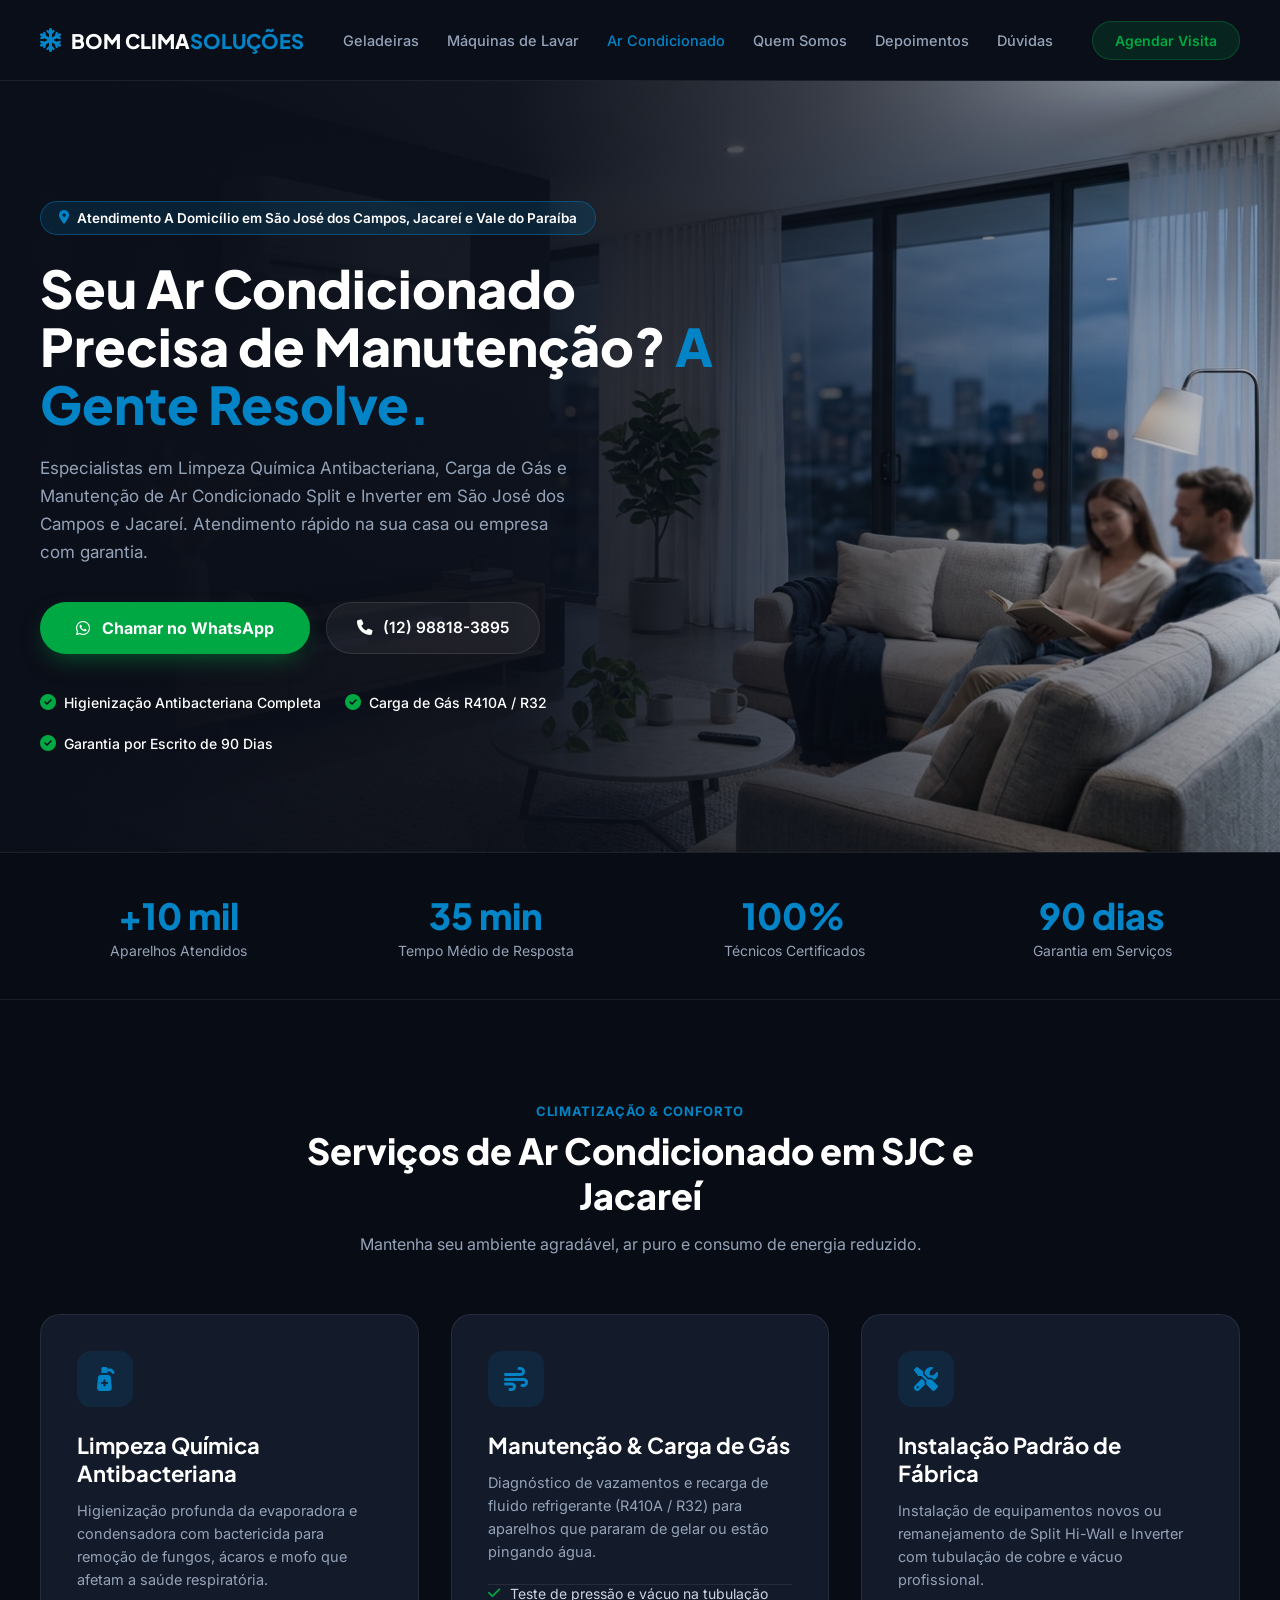
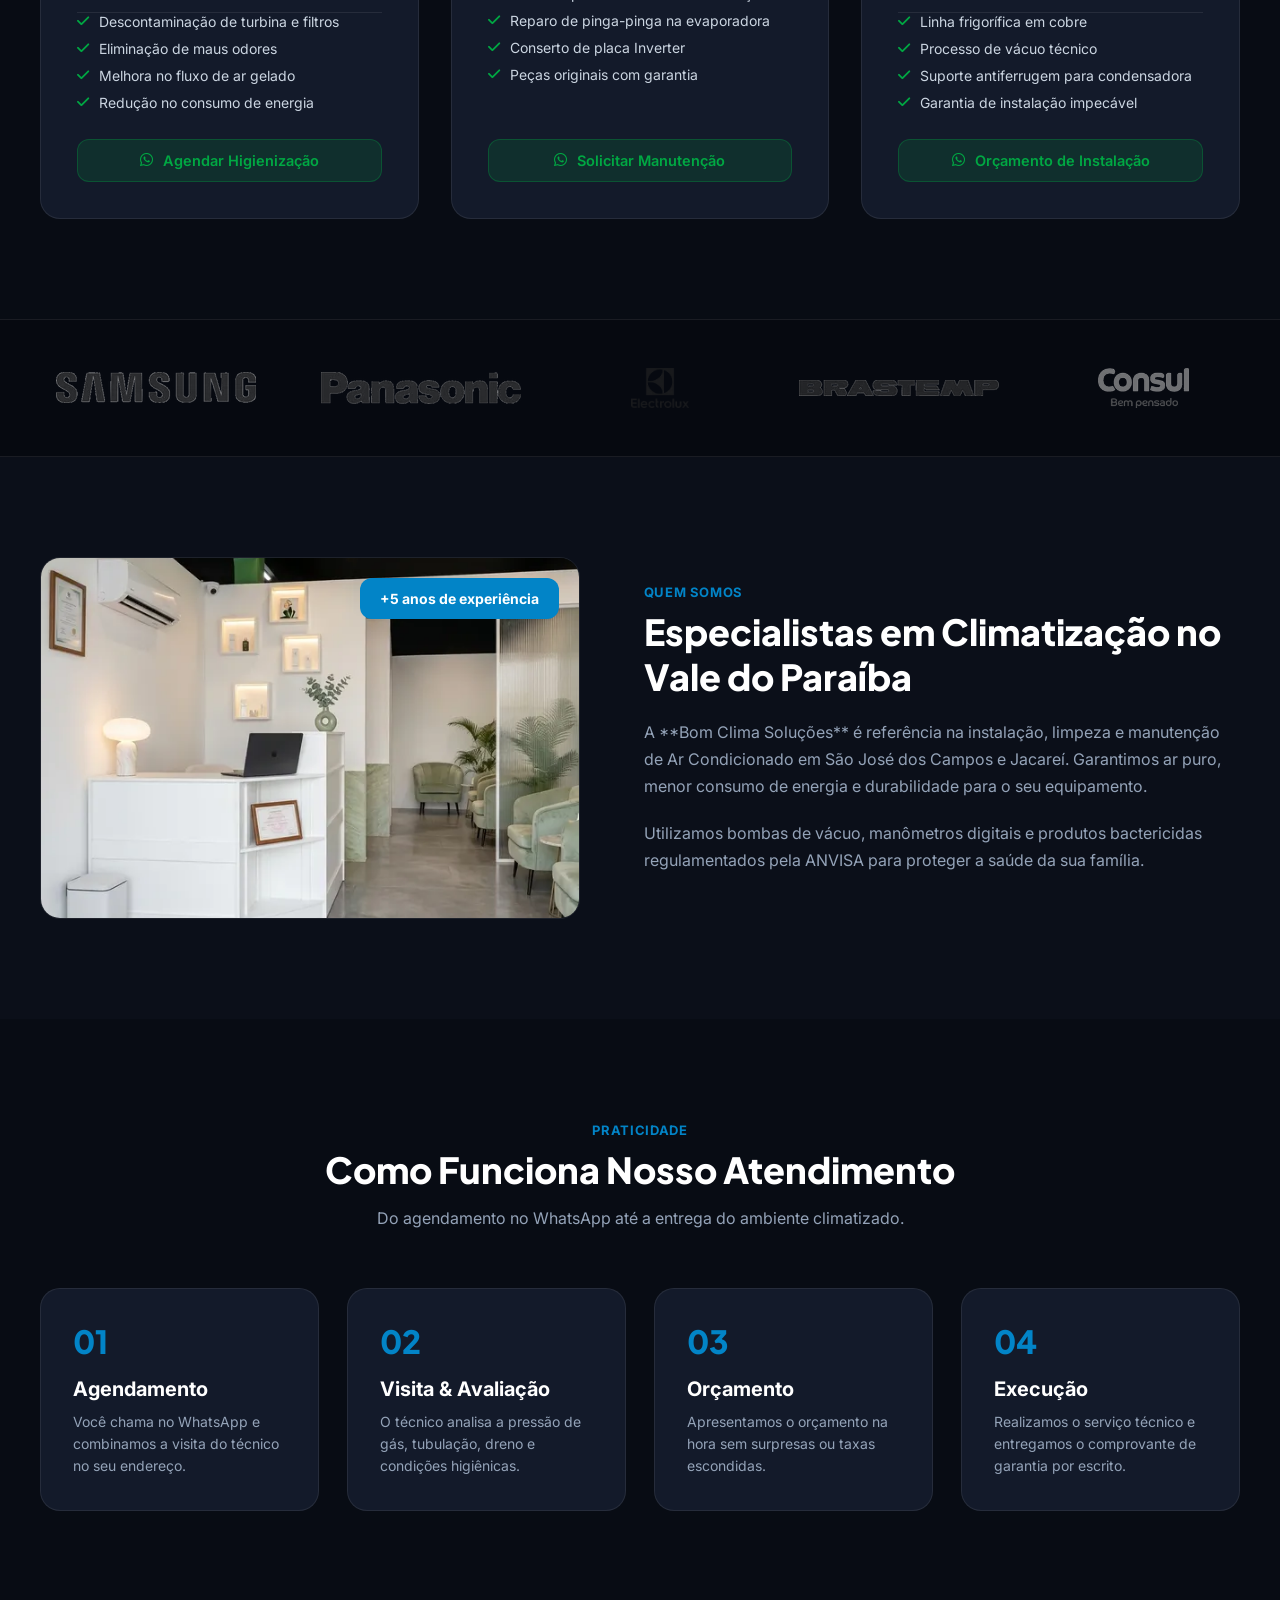
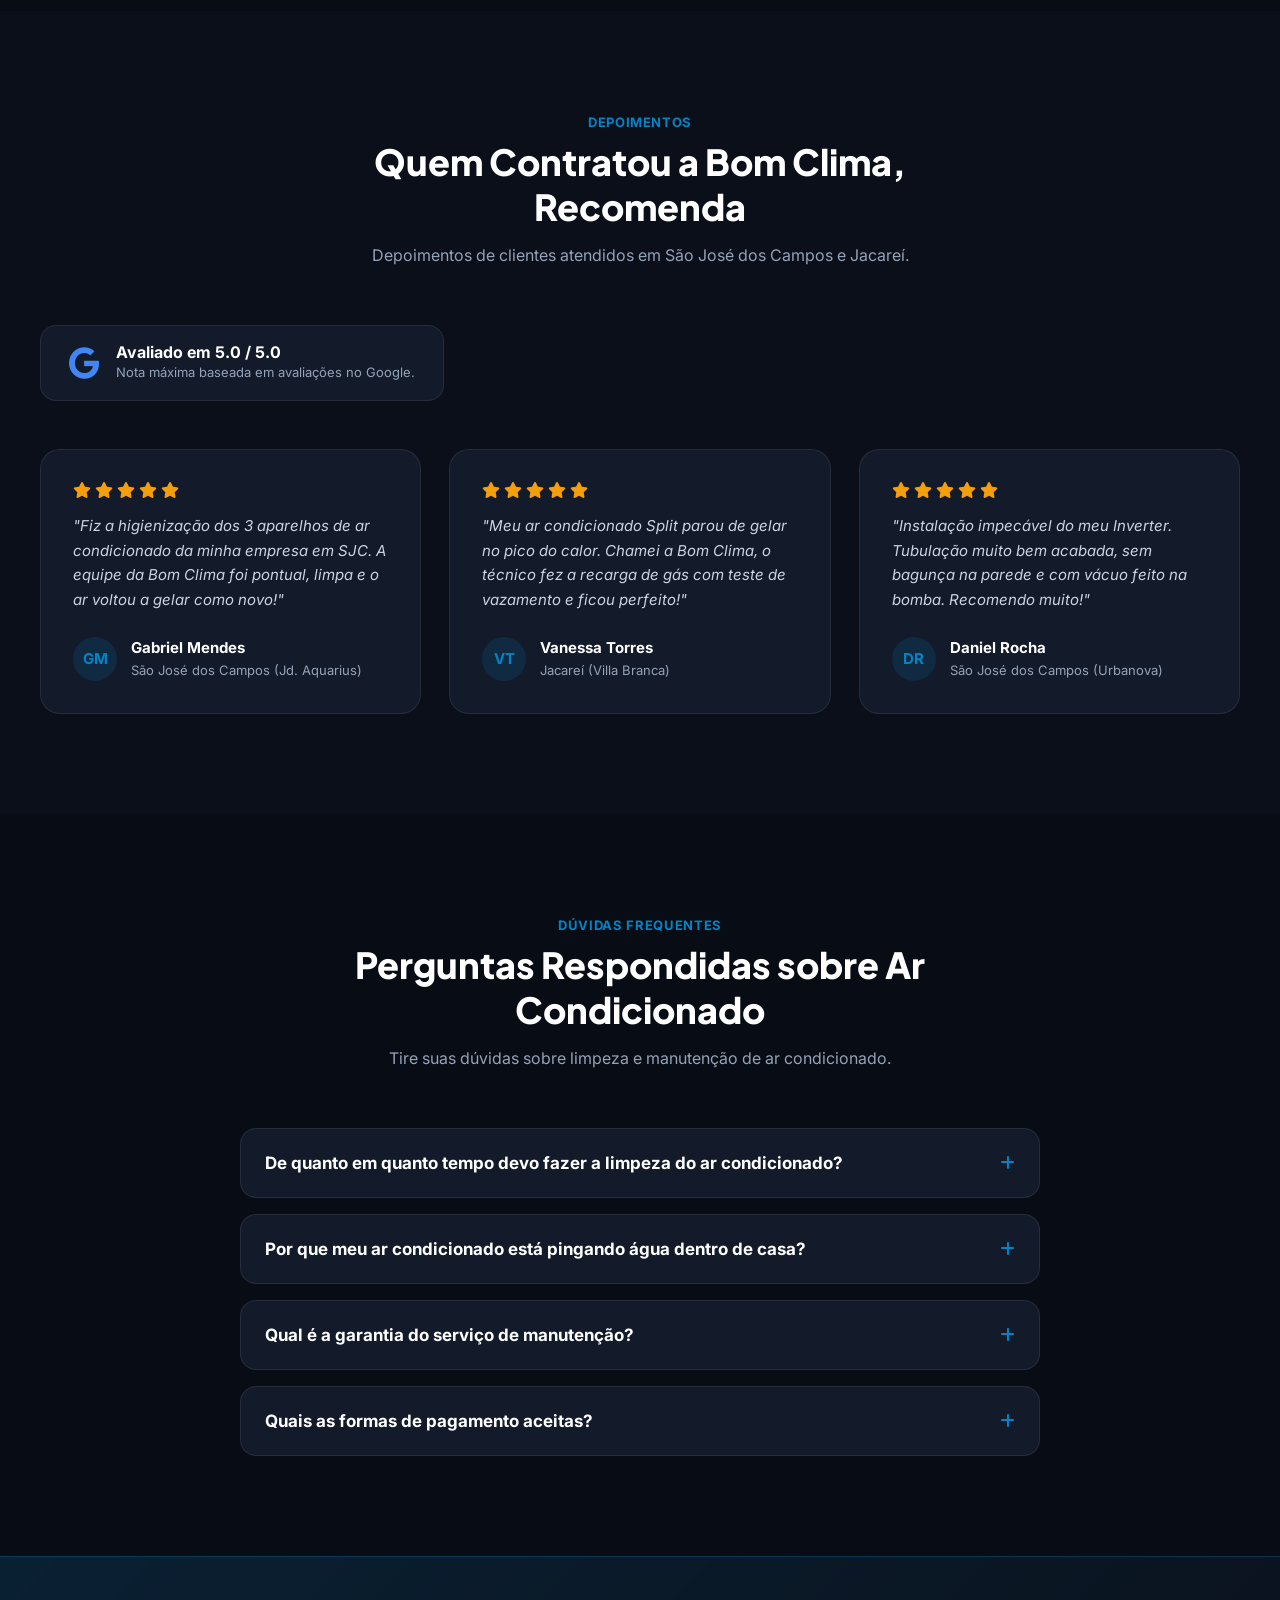
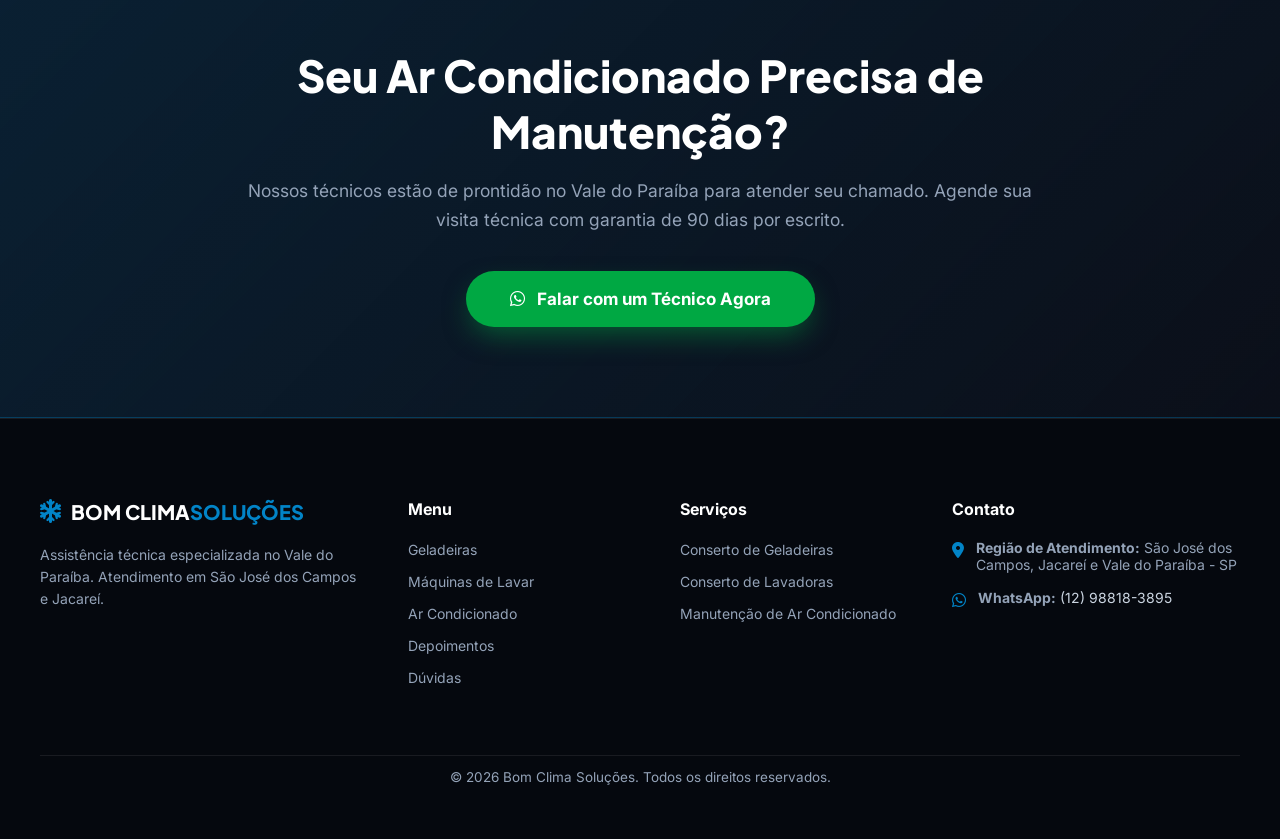
==== commit dcf73325: "fix: adiciona imagem de ambiencia em alta definicao no Hero da pagina de ar-condicionado" ====
--- a/ar-condicionado.html
+++ b/ar-condicionado.html
@@ -95,7 +95,7 @@
         .hero-section {
             position: relative; padding: 120px 0 100px;
             background-color: #0b0f19;
-            background-image: linear-gradient(to right, #0b0f19 0%, rgba(11, 15, 25, 0.94) 40%, rgba(11, 15, 25, 0.65) 65%, rgba(11, 15, 25, 0.15) 100%), url('uploads/imagens/hero-bebedouro.webp');
+            background-image: linear-gradient(to right, #0b0f19 0%, rgba(11, 15, 25, 0.94) 40%, rgba(11, 15, 25, 0.65) 65%, rgba(11, 15, 25, 0.15) 100%), url('uploads/imagens/hero-arcondicionado.webp');
             background-size: cover;
             background-position: center right;
             background-repeat: no-repeat;
